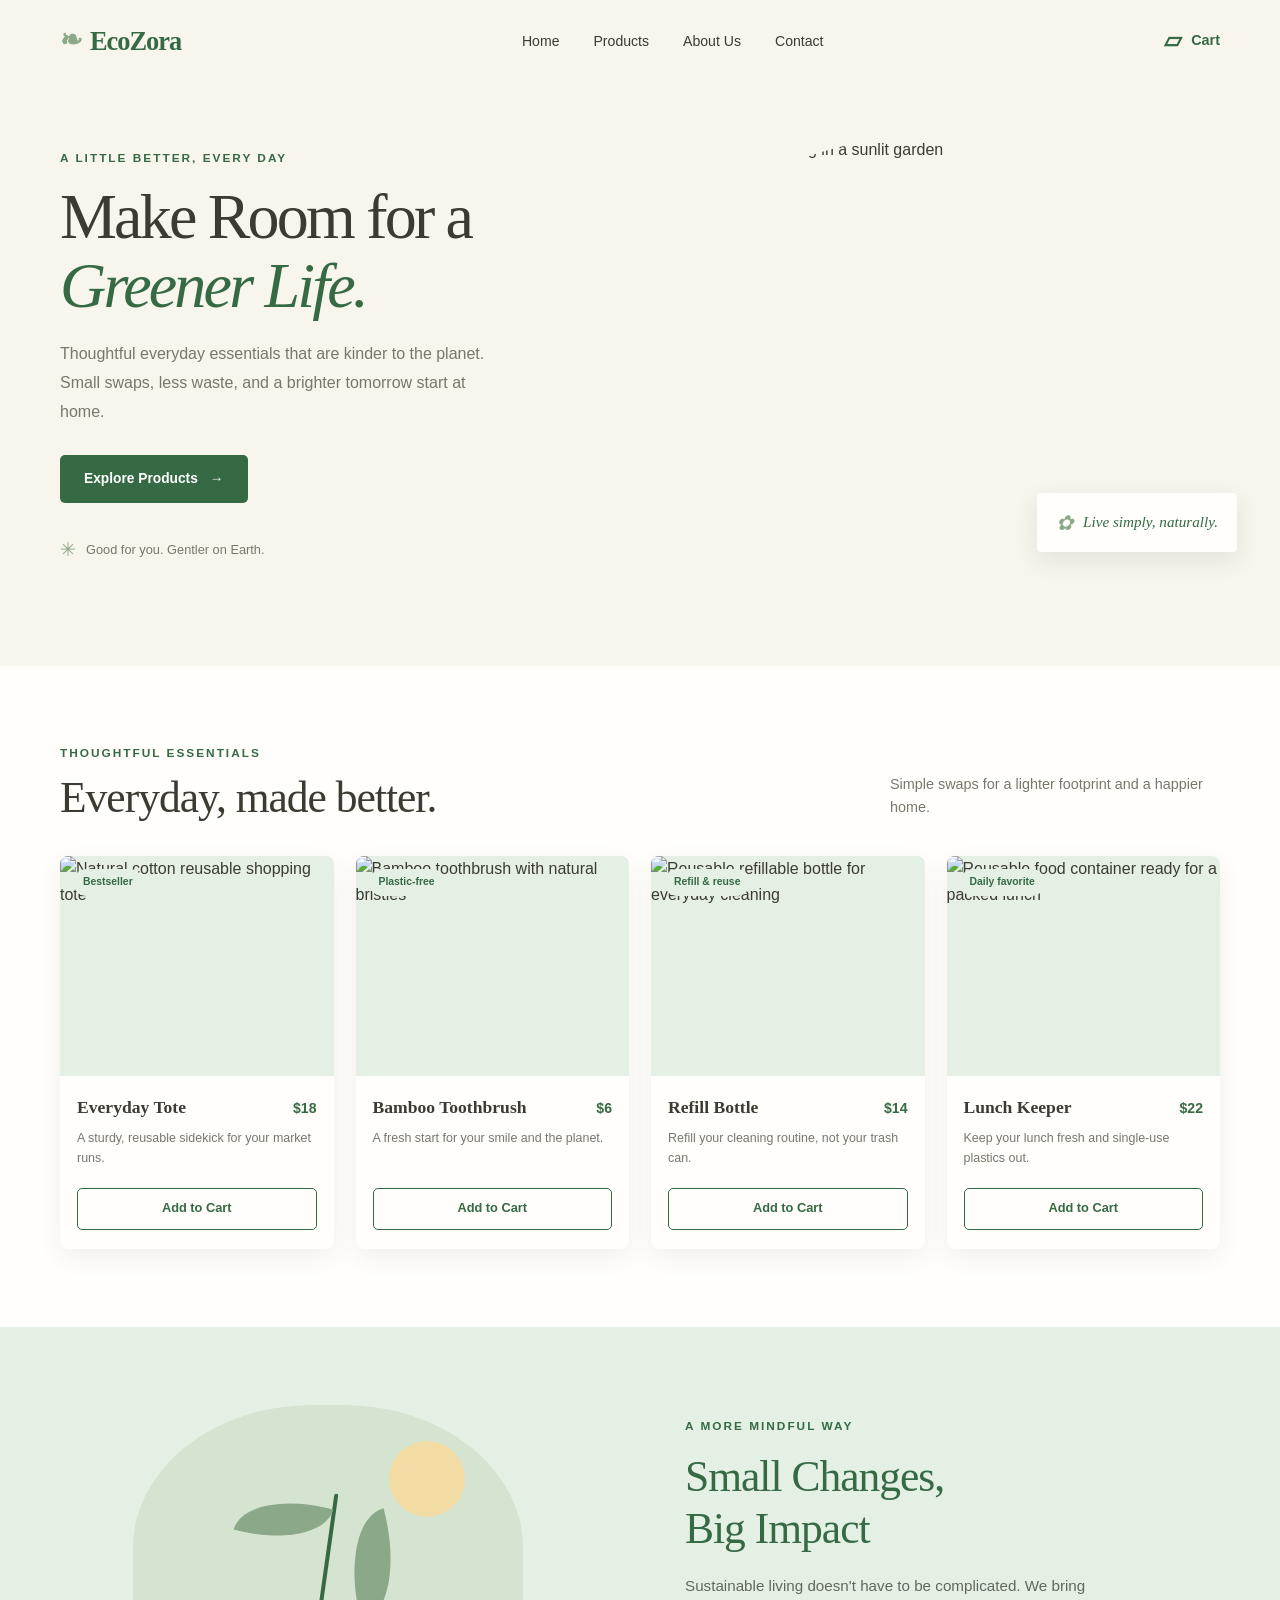
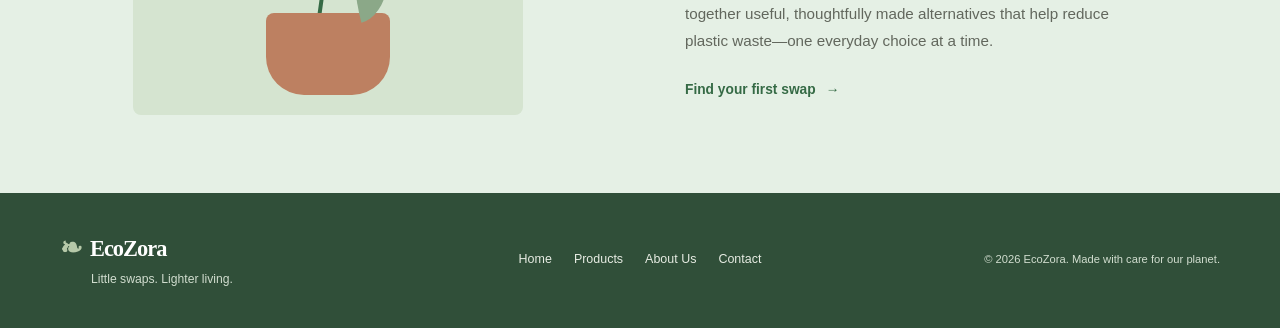
==== index.html @ 31d463c3 "Add responsive EcoZora storefront homepage Co-authored-by: Copilot <223556219+Copilot@users.noreply." ====
<!DOCTYPE html>
<html lang="en">
<head>
    <meta charset="UTF-8">
    <meta name="viewport" content="width=device-width, initial-scale=1.0">
    <meta name="description" content="Thoughtful everyday essentials for a greener, lower-waste life. Shop sustainable favorites at EcoZora.">
    <title>EcoZora | A little better, every day</title>
    <link rel="stylesheet" href="css/style.css">
</head>
<body>
    <!-- Site header and main navigation -->
    <header class="site-header">
        <div class="container header-content">
            <a class="brand" href="#home" aria-label="EcoZora home">
                <span class="brand-leaf" aria-hidden="true">❧</span>
                <span>EcoZora</span>
            </a>

            <nav class="main-nav" aria-label="Main navigation">
                <a href="#home">Home</a>
                <a href="#products">Products</a>
                <a href="#about">About Us</a>
                <a href="#contact">Contact</a>
            </nav>

            <a class="cart-link" href="#products" aria-label="Shopping cart">
                <span aria-hidden="true">▱</span>
                <span>Cart</span>
            </a>
        </div>
    </header>

    <main>
        <!-- Welcome banner -->
        <section class="hero" id="home">
            <div class="container hero-content">
                <div class="hero-copy">
                    <p class="eyebrow">A little better, every day</p>
                    <h1>Make Room for a <span>Greener Life.</span></h1>
                    <p class="hero-description">
                        Thoughtful everyday essentials that are kinder to the planet.
                        Small swaps, less waste, and a brighter tomorrow start at home.
                    </p>
                    <a class="button button-primary" href="#products">Explore Products <span aria-hidden="true">→</span></a>
                    <div class="hero-note">
                        <span class="note-icon" aria-hidden="true">✳</span>
                        <span>Good for you. Gentler on Earth.</span>
                    </div>
                </div>
                <div class="hero-image-wrap">
                    <img
                        class="hero-image"
                        src="https://images.unsplash.com/photo-1416879595882-3373a0480b5b?auto=format&fit=crop&w=1100&q=85"
                        alt="Green plants growing in a sunlit garden"
                    >
                    <div class="image-caption">
                        <span class="caption-mark" aria-hidden="true">✿</span>
                        <span>Live simply, naturally.</span>
                    </div>
                </div>
            </div>
        </section>

        <!-- Featured sustainable essentials -->
        <section class="products-section section-padding" id="products">
            <div class="container">
                <div class="section-heading">
                    <div>
                        <p class="eyebrow">Thoughtful essentials</p>
                        <h2>Everyday, made better.</h2>
                    </div>
                    <p>Simple swaps for a lighter footprint and a happier home.</p>
                </div>

                <div class="product-grid">
                    <article class="product-card">
                        <div class="product-image-wrap">
                            <img src="https://images.unsplash.com/photo-1597481499750-3e6b22637e12?auto=format&fit=crop&w=750&q=80" alt="Natural cotton reusable shopping tote" loading="lazy">
                            <span class="product-label">Bestseller</span>
                        </div>
                        <div class="product-info">
                            <div class="product-title-row">
                                <h3>Everyday Tote</h3>
                                <span class="price">$18</span>
                            </div>
                            <p>A sturdy, reusable sidekick for your market runs.</p>
                            <button class="button button-outline" type="button">Add to Cart</button>
                        </div>
                    </article>

                    <article class="product-card">
                        <div class="product-image-wrap">
                            <img src="https://images.unsplash.com/photo-1609840114035-3c981b782dfe?auto=format&fit=crop&w=750&q=80" alt="Bamboo toothbrush with natural bristles" loading="lazy">
                            <span class="product-label">Plastic-free</span>
                        </div>
                        <div class="product-info">
                            <div class="product-title-row">
                                <h3>Bamboo Toothbrush</h3>
                                <span class="price">$6</span>
                            </div>
                            <p>A fresh start for your smile and the planet.</p>
                            <button class="button button-outline" type="button">Add to Cart</button>
                        </div>
                    </article>

                    <article class="product-card">
                        <div class="product-image-wrap">
                            <img src="https://images.unsplash.com/photo-1602143407151-7111542de6e8?auto=format&fit=crop&w=750&q=80" alt="Reusable refillable bottle for everyday cleaning" loading="lazy">
                            <span class="product-label">Refill & reuse</span>
                        </div>
                        <div class="product-info">
                            <div class="product-title-row">
                                <h3>Refill Bottle</h3>
                                <span class="price">$14</span>
                            </div>
                            <p>Refill your cleaning routine, not your trash can.</p>
                            <button class="button button-outline" type="button">Add to Cart</button>
                        </div>
                    </article>

                    <article class="product-card">
                        <div class="product-image-wrap">
                            <img src="https://images.unsplash.com/photo-1604335399105-a0c585fd81a1?auto=format&fit=crop&w=750&q=80" alt="Reusable food container ready for a packed lunch" loading="lazy">
                            <span class="product-label">Daily favorite</span>
                        </div>
                        <div class="product-info">
                            <div class="product-title-row">
                                <h3>Lunch Keeper</h3>
                                <span class="price">$22</span>
                            </div>
                            <p>Keep your lunch fresh and single-use plastics out.</p>
                            <button class="button button-outline" type="button">Add to Cart</button>
                        </div>
                    </article>
                </div>
            </div>
        </section>

        <!-- Our approach to sustainable living -->
        <section class="about-section section-padding" id="about">
            <div class="container about-content">
                <div class="about-art" aria-hidden="true">
                    <span class="about-sun"></span>
                    <span class="about-leaf about-leaf-one"></span>
                    <span class="about-leaf about-leaf-two"></span>
                    <span class="about-stem"></span>
                    <span class="about-pot"></span>
                </div>
                <div class="about-copy">
                    <p class="eyebrow">A more mindful way</p>
                    <h2>Small Changes,<br>Big Impact</h2>
                    <p>
                        Sustainable living doesn't have to be complicated. We bring
                        together useful, thoughtfully made alternatives that help
                        reduce plastic waste—one everyday choice at a time.
                    </p>
                    <a class="text-link" href="#products">Find your first swap <span aria-hidden="true">→</span></a>
                </div>
            </div>
        </section>
    </main>

    <!-- Footer and secondary navigation -->
    <footer class="site-footer" id="contact">
        <div class="container footer-content">
            <div class="footer-brand">
                <a class="brand" href="#home"><span class="brand-leaf" aria-hidden="true">❧</span><span>EcoZora</span></a>
                <p>Little swaps. Lighter living.</p>
            </div>
            <nav class="footer-nav" aria-label="Footer navigation">
                <a href="#home">Home</a>
                <a href="#products">Products</a>
                <a href="#about">About Us</a>
                <a href="mailto:hello@ecozora.example">Contact</a>
            </nav>
            <p class="copyright">© 2026 EcoZora. Made with care for our planet.</p>
        </div>
    </footer>
</body>
</html>
---- css/style.css ----
:root {
    --background: #F7F5EC;
    --light-green: #E5F0E5;
    --dark-green: #356A45;
    --accent-green: #8BA888;
    --text: #3B3B32;
    --white: #fffefa;
    --muted: #77786c;
}

* {
    box-sizing: border-box;
}

html {
    scroll-behavior: smooth;
}

body {
    margin: 0;
    background: var(--background);
    color: var(--text);
    font-family: "Avenir Next", Avenir, "Segoe UI", sans-serif;
    line-height: 1.6;
}

img {
    display: block;
    max-width: 100%;
}

a {
    color: inherit;
    text-decoration: none;
}

button {
    font: inherit;
}

.container {
    width: min(1160px, calc(100% - 48px));
    margin: 0 auto;
}

.site-header {
    position: relative;
    z-index: 1;
    background: var(--background);
}

.header-content {
    min-height: 82px;
    display: flex;
    align-items: center;
    justify-content: space-between;
    gap: 28px;
}

.brand {
    display: inline-flex;
    align-items: center;
    gap: 8px;
    color: var(--dark-green);
    font-family: Georgia, "Times New Roman", serif;
    font-size: 1.65rem;
    font-weight: 700;
    letter-spacing: -1px;
}

.brand-leaf {
    color: var(--accent-green);
    font-size: 1.7rem;
    line-height: 1;
}

.main-nav,
.footer-nav {
    display: flex;
    align-items: center;
    gap: 34px;
}

.main-nav a,
.footer-nav a {
    color: var(--text);
    font-size: 0.88rem;
    transition: color 160ms ease;
}

.main-nav a:hover,
.footer-nav a:hover {
    color: var(--dark-green);
}

.cart-link {
    display: inline-flex;
    align-items: center;
    gap: 9px;
    color: var(--dark-green);
    font-size: 0.9rem;
    font-weight: 600;
}

.cart-link span:first-child {
    font-size: 1.45rem;
    line-height: 1;
}

.hero {
    padding: 42px 0 76px;
}

.hero-content {
    display: grid;
    grid-template-columns: 0.95fr 1.05fr;
    align-items: center;
    gap: 72px;
}

.hero-copy {
    padding: 25px 0;
}

.eyebrow {
    margin: 0 0 14px;
    color: var(--dark-green);
    font-size: 0.74rem;
    font-weight: 700;
    letter-spacing: 2px;
    text-transform: uppercase;
}

h1,
h2,
h3,
p {
    margin-top: 0;
}

.hero h1 {
    max-width: 530px;
    margin-bottom: 20px;
    font-family: Georgia, "Times New Roman", serif;
    font-size: clamp(3rem, 5vw, 4.65rem);
    font-weight: 500;
    letter-spacing: -2.8px;
    line-height: 1.08;
}

.hero h1 span {
    color: var(--dark-green);
    font-style: italic;
}

.hero-description {
    max-width: 450px;
    margin-bottom: 28px;
    color: var(--muted);
    font-size: 1rem;
    line-height: 1.8;
}

.button {
    min-height: 48px;
    display: inline-flex;
    align-items: center;
    justify-content: center;
    gap: 12px;
    padding: 0 23px;
    border: 1px solid transparent;
    border-radius: 5px;
    cursor: pointer;
    font-size: 0.86rem;
    font-weight: 600;
    transition: background-color 160ms ease, color 160ms ease, transform 160ms ease;
}

.button:hover {
    transform: translateY(-2px);
}

.button-primary {
    background: var(--dark-green);
    color: white;
}

.button-primary:hover {
    background: #285638;
}

.hero-note {
    display: flex;
    align-items: center;
    gap: 10px;
    margin-top: 32px;
    color: var(--muted);
    font-size: 0.8rem;
}

.note-icon {
    color: var(--accent-green);
    font-size: 1.2rem;
}

.hero-image-wrap {
    position: relative;
    min-height: 440px;
}

.hero-image {
    width: 100%;
    height: 440px;
    border-radius: 48% 48% 7px 7px;
    object-fit: cover;
}

.image-caption {
    position: absolute;
    right: -17px;
    bottom: 25px;
    display: flex;
    align-items: center;
    gap: 10px;
    padding: 13px 19px;
    border-radius: 4px;
    background: var(--white);
    box-shadow: 0 8px 24px rgb(59 59 50 / 10%);
    color: var(--dark-green);
    font-family: Georgia, "Times New Roman", serif;
    font-size: 0.95rem;
    font-style: italic;
}

.caption-mark {
    color: var(--accent-green);
    font-size: 1.3rem;
}

.section-padding {
    padding: 78px 0;
}

.products-section {
    background: #fffefa;
}

.section-heading {
    display: flex;
    align-items: end;
    justify-content: space-between;
    gap: 30px;
    margin-bottom: 33px;
}

.section-heading .eyebrow {
    margin-bottom: 8px;
}

.section-heading h2,
.about-copy h2 {
    margin-bottom: 0;
    font-family: Georgia, "Times New Roman", serif;
    font-size: clamp(2rem, 3.4vw, 2.8rem);
    font-weight: 500;
    letter-spacing: -1px;
    line-height: 1.2;
}

.section-heading > p {
    max-width: 330px;
    margin-bottom: 4px;
    color: var(--muted);
    font-size: 0.9rem;
}

.product-grid {
    display: grid;
    grid-template-columns: repeat(4, minmax(0, 1fr));
    gap: 22px;
}

.product-card {
    overflow: hidden;
    border-radius: 8px;
    background: var(--white);
    box-shadow: 0 8px 24px rgb(59 59 50 / 7%);
}

.product-image-wrap {
    position: relative;
    overflow: hidden;
    background: var(--light-green);
}

.product-image-wrap img {
    width: 100%;
    height: 220px;
    object-fit: cover;
    transition: transform 220ms ease;
}

.product-card:hover .product-image-wrap img {
    transform: scale(1.04);
}

.product-label {
    position: absolute;
    top: 13px;
    left: 13px;
    padding: 5px 10px;
    border-radius: 30px;
    background: var(--light-green);
    color: var(--dark-green);
    font-size: 0.65rem;
    font-weight: 700;
}

.product-info {
    padding: 17px 17px 19px;
}

.product-title-row {
    display: flex;
    align-items: baseline;
    justify-content: space-between;
    gap: 8px;
}

.product-title-row h3 {
    margin-bottom: 7px;
    font-family: Georgia, "Times New Roman", serif;
    font-size: 1.1rem;
    font-weight: 600;
}

.price {
    color: var(--dark-green);
    font-size: 0.88rem;
    font-weight: 700;
}

.product-info p {
    min-height: 43px;
    margin-bottom: 16px;
    color: var(--muted);
    font-size: 0.78rem;
    line-height: 1.6;
}

.button-outline {
    width: 100%;
    min-height: 42px;
    border-color: var(--dark-green);
    background: transparent;
    color: var(--dark-green);
    font-size: 0.8rem;
}

.button-outline:hover {
    background: var(--dark-green);
    color: white;
}

.about-section {
    background: var(--light-green);
}

.about-content {
    display: grid;
    grid-template-columns: 1fr 1fr;
    align-items: center;
    gap: 90px;
}

.about-art {
    position: relative;
    width: min(100%, 390px);
    height: 310px;
    justify-self: center;
    overflow: hidden;
    border-radius: 46% 46% 8px 8px;
    background: #d5e4d0;
}

.about-sun {
    position: absolute;
    top: 36px;
    right: 58px;
    width: 76px;
    height: 76px;
    border-radius: 50%;
    background: #f2dca3;
}

.about-stem {
    position: absolute;
    bottom: 72px;
    left: 49%;
    width: 4px;
    height: 150px;
    border-radius: 5px;
    background: var(--dark-green);
    transform: rotate(8deg);
}

.about-leaf {
    position: absolute;
    z-index: 1;
    width: 91px;
    height: 45px;
    border-radius: 100% 0 100% 0;
    background: var(--accent-green);
}

.about-leaf-one {
    bottom: 173px;
    left: 27%;
    transform: rotate(15deg);
}

.about-leaf-two {
    right: 25%;
    bottom: 124px;
    width: 105px;
    height: 51px;
    transform: rotate(75deg) scaleX(-1);
}

.about-pot {
    position: absolute;
    bottom: 20px;
    left: calc(50% - 62px);
    width: 124px;
    height: 82px;
    border-radius: 8px 8px 38px 38px;
    background: #bd8061;
}

.about-copy {
    max-width: 450px;
}

.about-copy h2 {
    margin-bottom: 18px;
    color: var(--dark-green);
}

.about-copy > p:not(.eyebrow) {
    margin-bottom: 22px;
    color: #62675d;
    font-size: 0.95rem;
    line-height: 1.8;
}

.text-link {
    display: inline-flex;
    align-items: center;
    gap: 10px;
    color: var(--dark-green);
    font-size: 0.86rem;
    font-weight: 700;
}

.site-footer {
    padding: 38px 0;
    background: #304f39;
    color: #f7f5ec;
}

.footer-content {
    display: grid;
    grid-template-columns: 1fr auto 1fr;
    align-items: center;
    gap: 24px;
}

.footer-brand .brand {
    color: white;
    font-size: 1.4rem;
}

.footer-brand .brand-leaf {
    color: #b6c9a9;
}

.footer-brand p {
    margin: 4px 0 0 31px;
    color: #d1ddcf;
    font-size: 0.76rem;
}

.footer-nav {
    gap: 22px;
}

.footer-nav a {
    color: #e7ece3;
    font-size: 0.78rem;
}

.copyright {
    margin: 0;
    color: #d1ddcf;
    font-size: 0.7rem;
    text-align: right;
}

@media (max-width: 900px) {
    .hero-content {
        gap: 38px;
    }

    .hero-image-wrap,
    .hero-image {
        min-height: 380px;
        height: 380px;
    }

    .product-grid {
        grid-template-columns: repeat(2, minmax(0, 1fr));
        gap: 20px;
    }

    .product-image-wrap img {
        height: 250px;
    }

    .about-content {
        gap: 50px;
    }

    .footer-content {
        grid-template-columns: 1fr 1fr;
    }

    .copyright {
        grid-column: 1 / -1;
        text-align: left;
    }
}

@media (max-width: 640px) {
    .container {
        width: min(100% - 36px, 500px);
    }

    .header-content {
        min-height: 72px;
        flex-wrap: wrap;
        gap: 10px;
        padding: 13px 0;
    }

    .brand {
        font-size: 1.45rem;
    }

    .main-nav {
        order: 3;
        width: 100%;
        justify-content: space-between;
        gap: 12px;
        padding-top: 6px;
        border-top: 1px solid rgb(53 106 69 / 12%);
    }

    .main-nav a {
        font-size: 0.76rem;
    }

    .cart-link {
        font-size: 0.82rem;
    }

    .hero {
        padding: 35px 0 55px;
    }

    .hero-content {
        grid-template-columns: 1fr;
        gap: 30px;
    }

    .hero-copy {
        padding: 0;
    }

    .hero h1 {
        max-width: 440px;
        font-size: clamp(2.9rem, 13vw, 4rem);
    }

    .hero-image-wrap,
    .hero-image {
        min-height: 310px;
        height: 310px;
    }

    .image-caption {
        right: 10px;
        bottom: 15px;
    }

    .section-padding {
        padding: 58px 0;
    }

    .section-heading {
        display: block;
        margin-bottom: 25px;
    }

    .section-heading > p {
        margin: 12px 0 0;
    }

    .product-grid {
        gap: 14px;
    }

    .product-image-wrap img {
        height: 170px;
    }

    .product-info {
        padding: 13px;
    }

    .product-title-row {
        align-items: start;
    }

    .product-title-row h3 {
        font-size: 0.98rem;
    }

    .price {
        font-size: 0.8rem;
    }

    .product-info p {
        min-height: 58px;
        font-size: 0.73rem;
    }

    .button-outline {
        padding: 0 8px;
        font-size: 0.74rem;
    }

    .about-content {
        grid-template-columns: 1fr;
        gap: 35px;
    }

    .about-art {
        height: 260px;
    }

    .about-copy h2 {
        font-size: 2.35rem;
    }

    .footer-content {
        grid-template-columns: 1fr;
        gap: 23px;
    }

    .footer-nav {
        flex-wrap: wrap;
        gap: 16px 22px;
    }

    .copyright {
        grid-column: auto;
        text-align: left;
    }
}

@media (max-width: 380px) {
    .container {
        width: calc(100% - 28px);
    }

    .product-grid {
        grid-template-columns: 1fr;
    }

    .product-image-wrap img {
        height: 220px;
    }

    .product-info p {
        min-height: auto;
    }
}
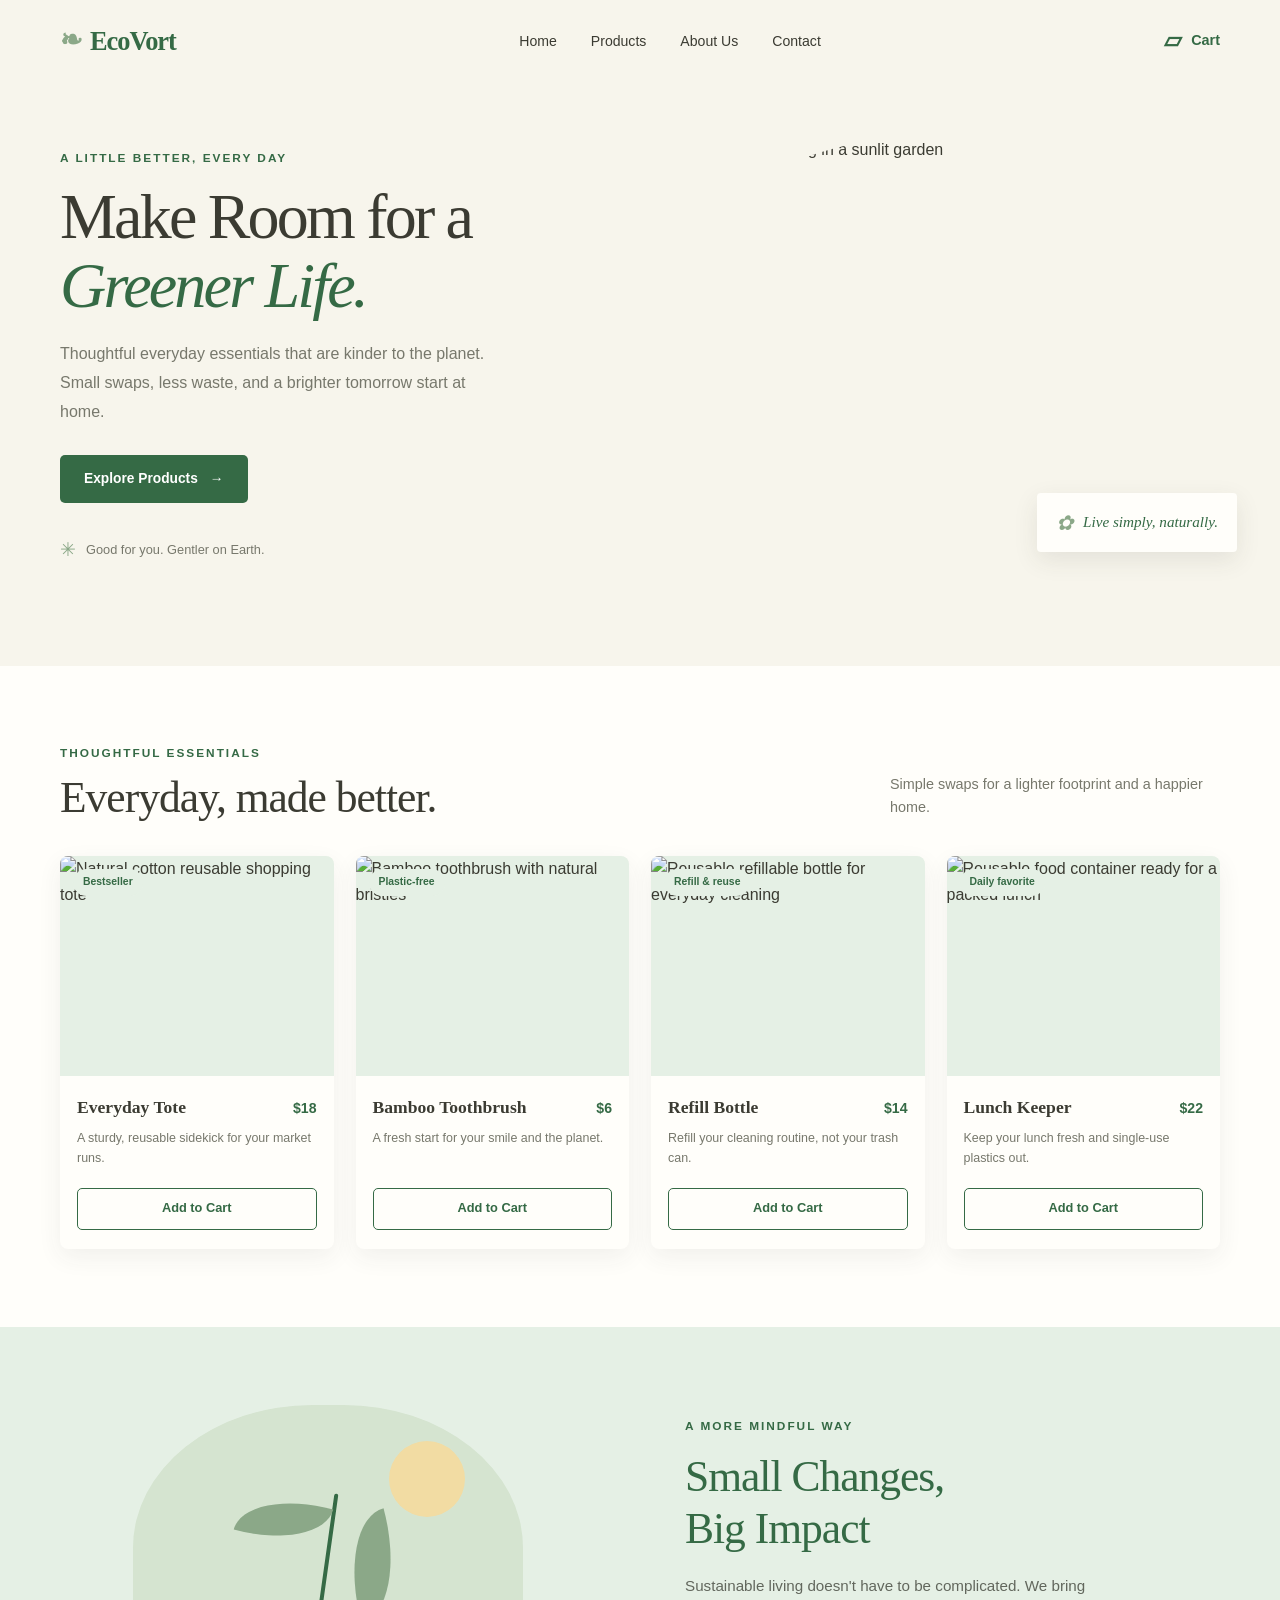
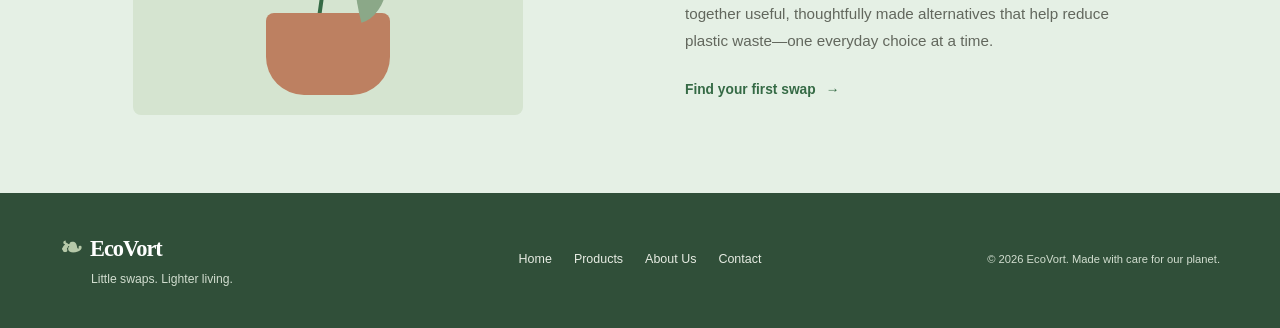
==== commit bcf73588: "Update index.html" ====
--- a/index.html
+++ b/index.html
@@ -3,17 +3,17 @@
 <head>
     <meta charset="UTF-8">
     <meta name="viewport" content="width=device-width, initial-scale=1.0">
-    <meta name="description" content="Thoughtful everyday essentials for a greener, lower-waste life. Shop sustainable favorites at EcoZora.">
-    <title>EcoZora | A little better, every day</title>
+    <meta name="description" content="Thoughtful everyday essentials for a greener, lower-waste life. Shop sustainable favorites at EcoVort.">
+    <title>EcoVort | A little better, every day</title>
     <link rel="stylesheet" href="css/style.css">
 </head>
 <body>
     <!-- Site header and main navigation -->
     <header class="site-header">
         <div class="container header-content">
-            <a class="brand" href="#home" aria-label="EcoZora home">
+            <a class="brand" href="#home" aria-label="EcoVort home">
                 <span class="brand-leaf" aria-hidden="true">❧</span>
-                <span>EcoZora</span>
+                <span>EcoVort</span>
             </a>
 
             <nav class="main-nav" aria-label="Main navigation">
@@ -164,16 +164,16 @@
     <footer class="site-footer" id="contact">
         <div class="container footer-content">
             <div class="footer-brand">
-                <a class="brand" href="#home"><span class="brand-leaf" aria-hidden="true">❧</span><span>EcoZora</span></a>
+                <a class="brand" href="#home"><span class="brand-leaf" aria-hidden="true">❧</span><span>EcoVort</span></a>
                 <p>Little swaps. Lighter living.</p>
             </div>
             <nav class="footer-nav" aria-label="Footer navigation">
                 <a href="#home">Home</a>
                 <a href="#products">Products</a>
                 <a href="#about">About Us</a>
-                <a href="mailto:hello@ecozora.example">Contact</a>
+                <a href="mailto:hello@ecovort.example">Contact</a>
             </nav>
-            <p class="copyright">© 2026 EcoZora. Made with care for our planet.</p>
+            <p class="copyright">© 2026 EcoVort. Made with care for our planet.</p>
         </div>
     </footer>
 </body>
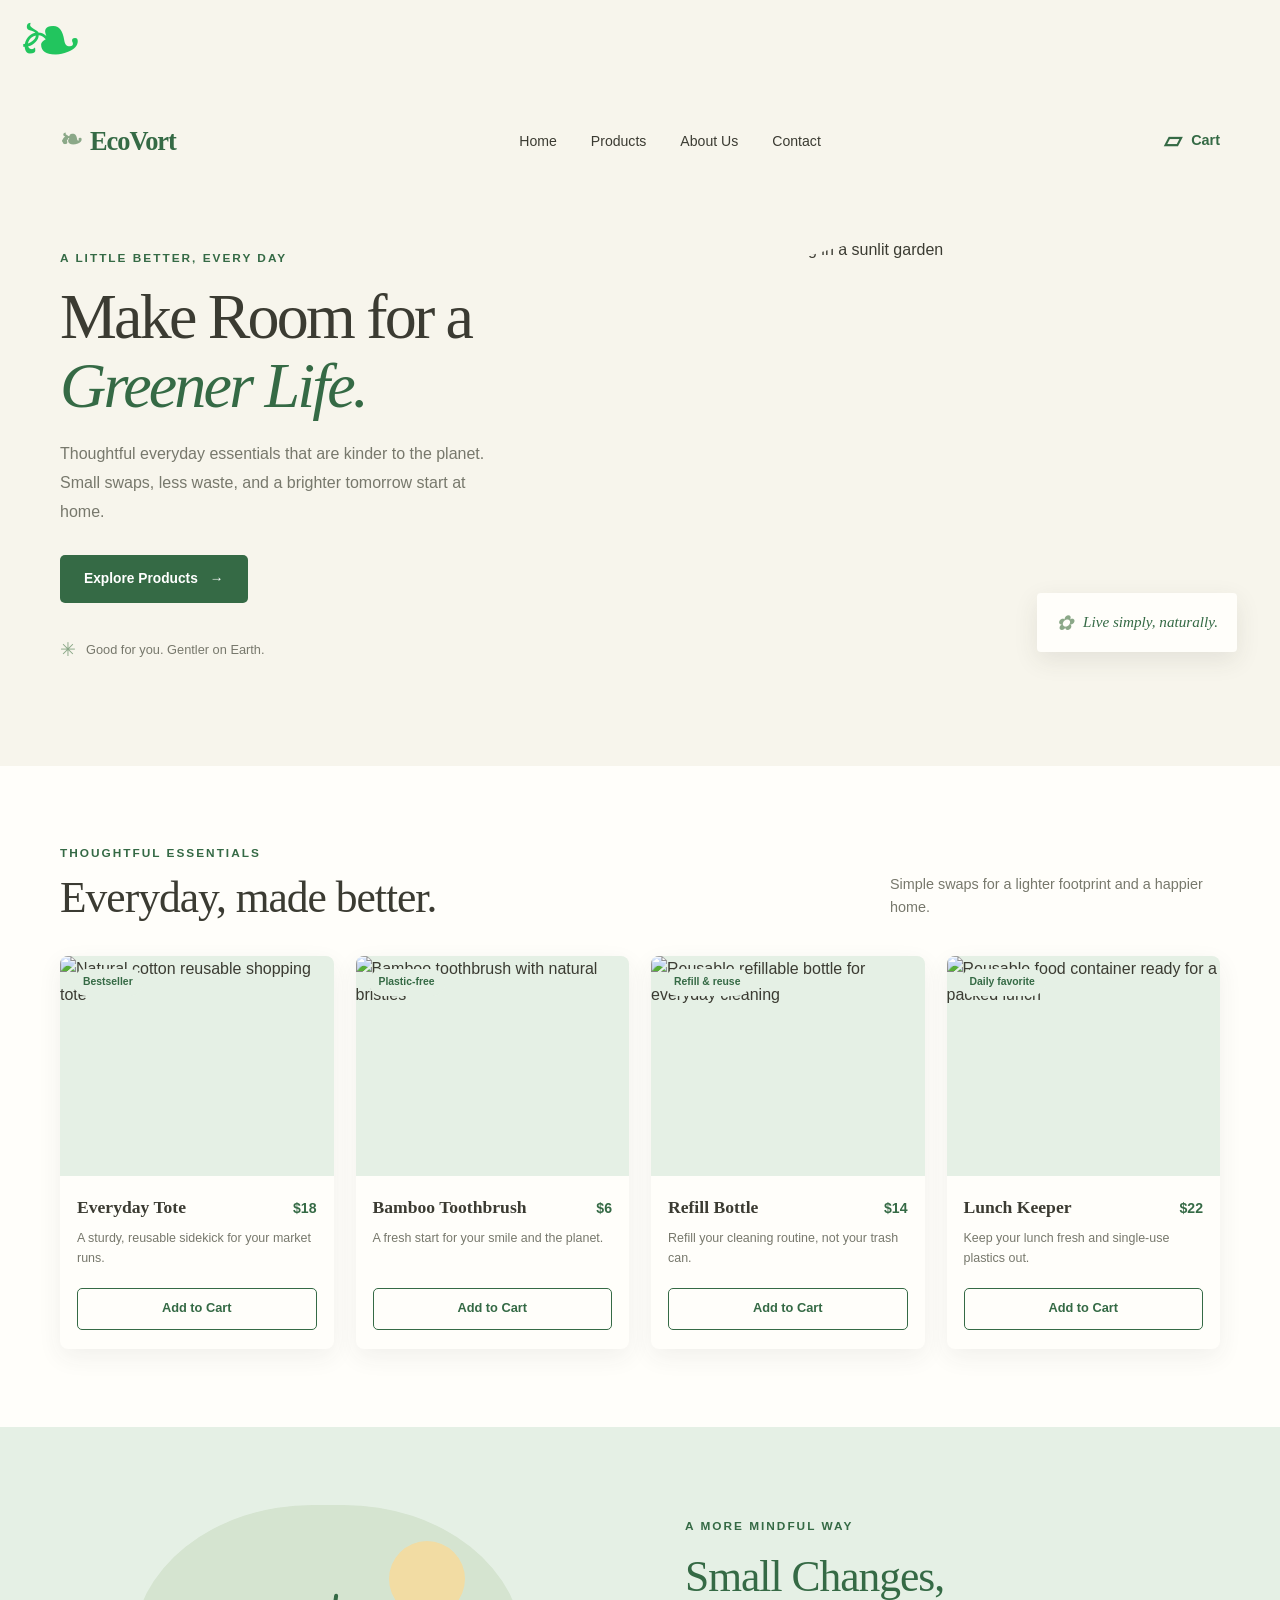
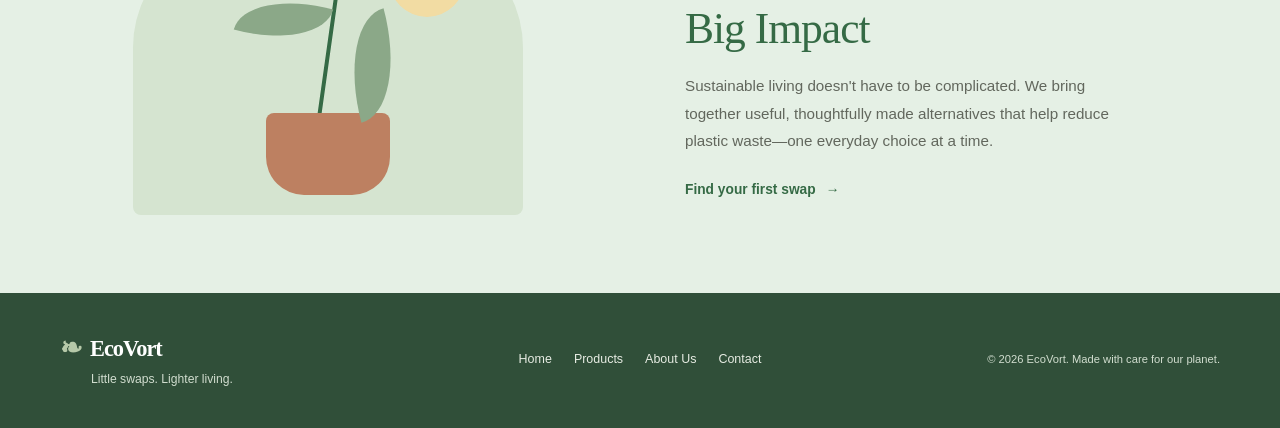
==== commit 935655b0: "logo-update" ====
--- a/index.html
+++ b/index.html
@@ -4,8 +4,9 @@
     <meta charset="UTF-8">
     <meta name="viewport" content="width=device-width, initial-scale=1.0">
     <meta name="description" content="Thoughtful everyday essentials for a greener, lower-waste life. Shop sustainable favorites at EcoVort.">
-    <title>EcoVort | A little better, every day</title>
+    <title>EcoVort</title>
     <link rel="stylesheet" href="css/style.css">
+    <img src="img/ecovort-logo.svg" alt="EcoVort logo" class="logo">
 </head>
 <body>
     <!-- Site header and main navigation -->
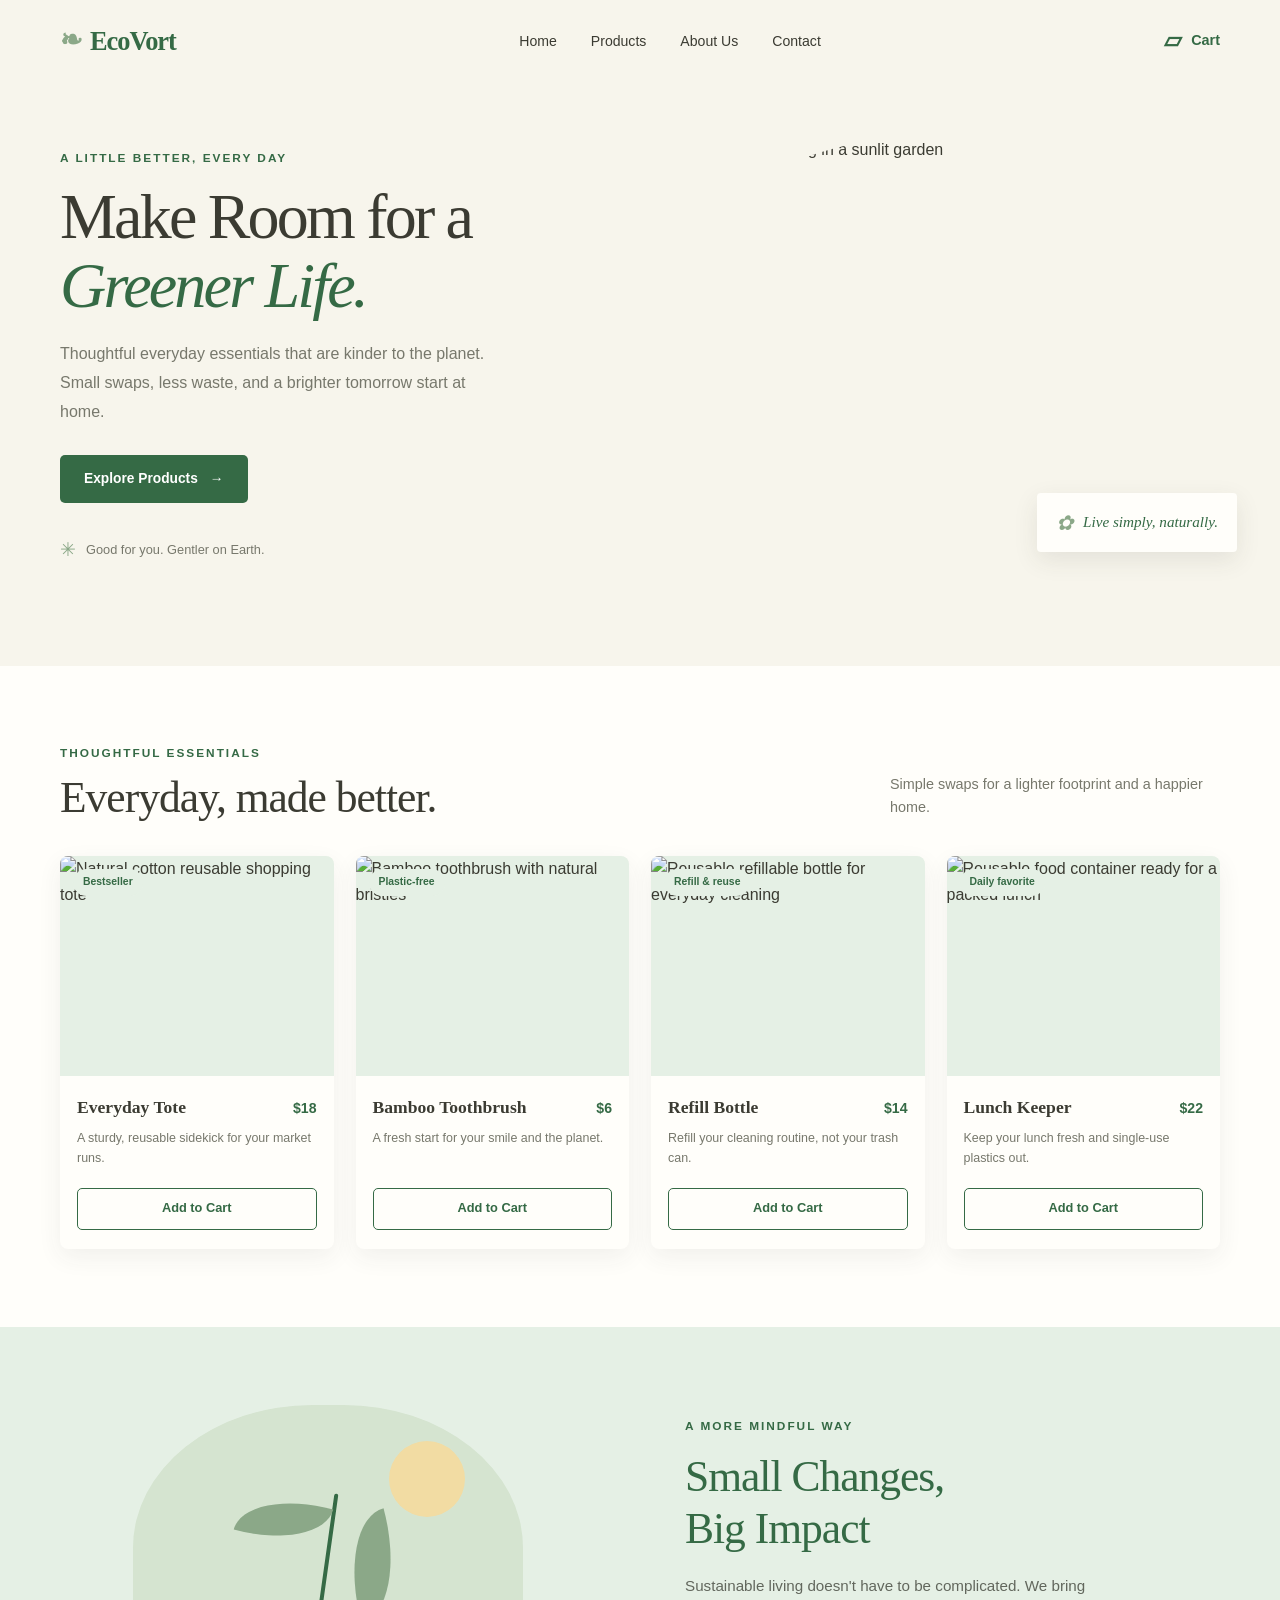
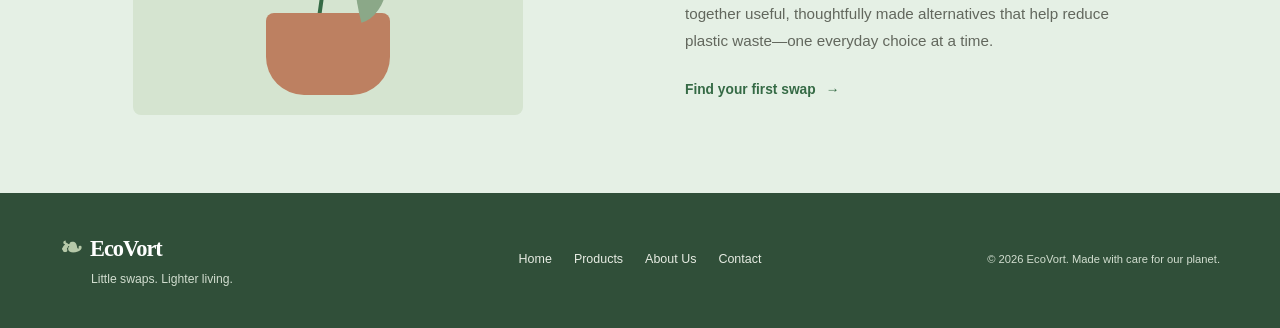
==== commit 97b689a0: "svg-update" ====
--- a/index.html
+++ b/index.html
@@ -6,7 +6,7 @@
     <meta name="description" content="Thoughtful everyday essentials for a greener, lower-waste life. Shop sustainable favorites at EcoVort.">
     <title>EcoVort</title>
     <link rel="stylesheet" href="css/style.css">
-    <img src="img/ecovort-logo.svg" alt="EcoVort logo" class="logo">
+     <link rel="icon" type="image/svg+xml" href="assets/ecovort-logo.svg">
 </head>
 <body>
     <!-- Site header and main navigation -->
